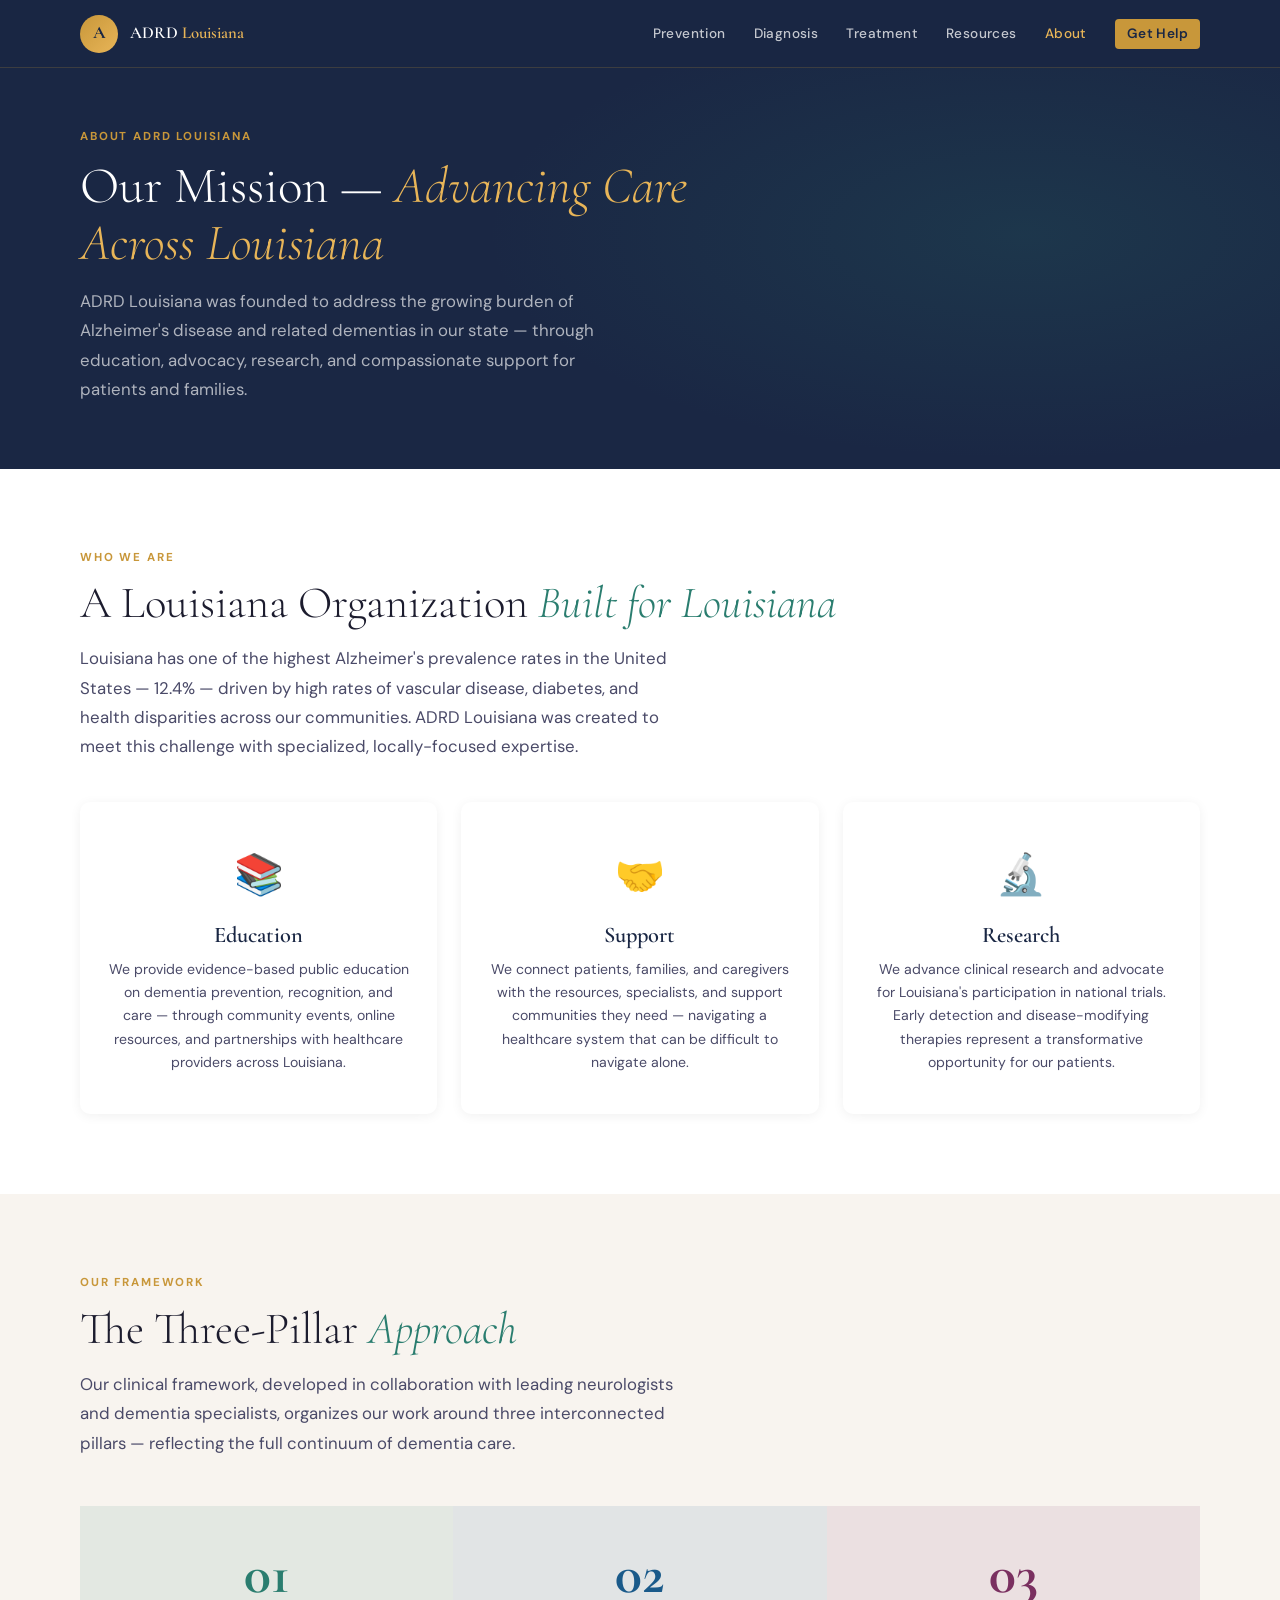
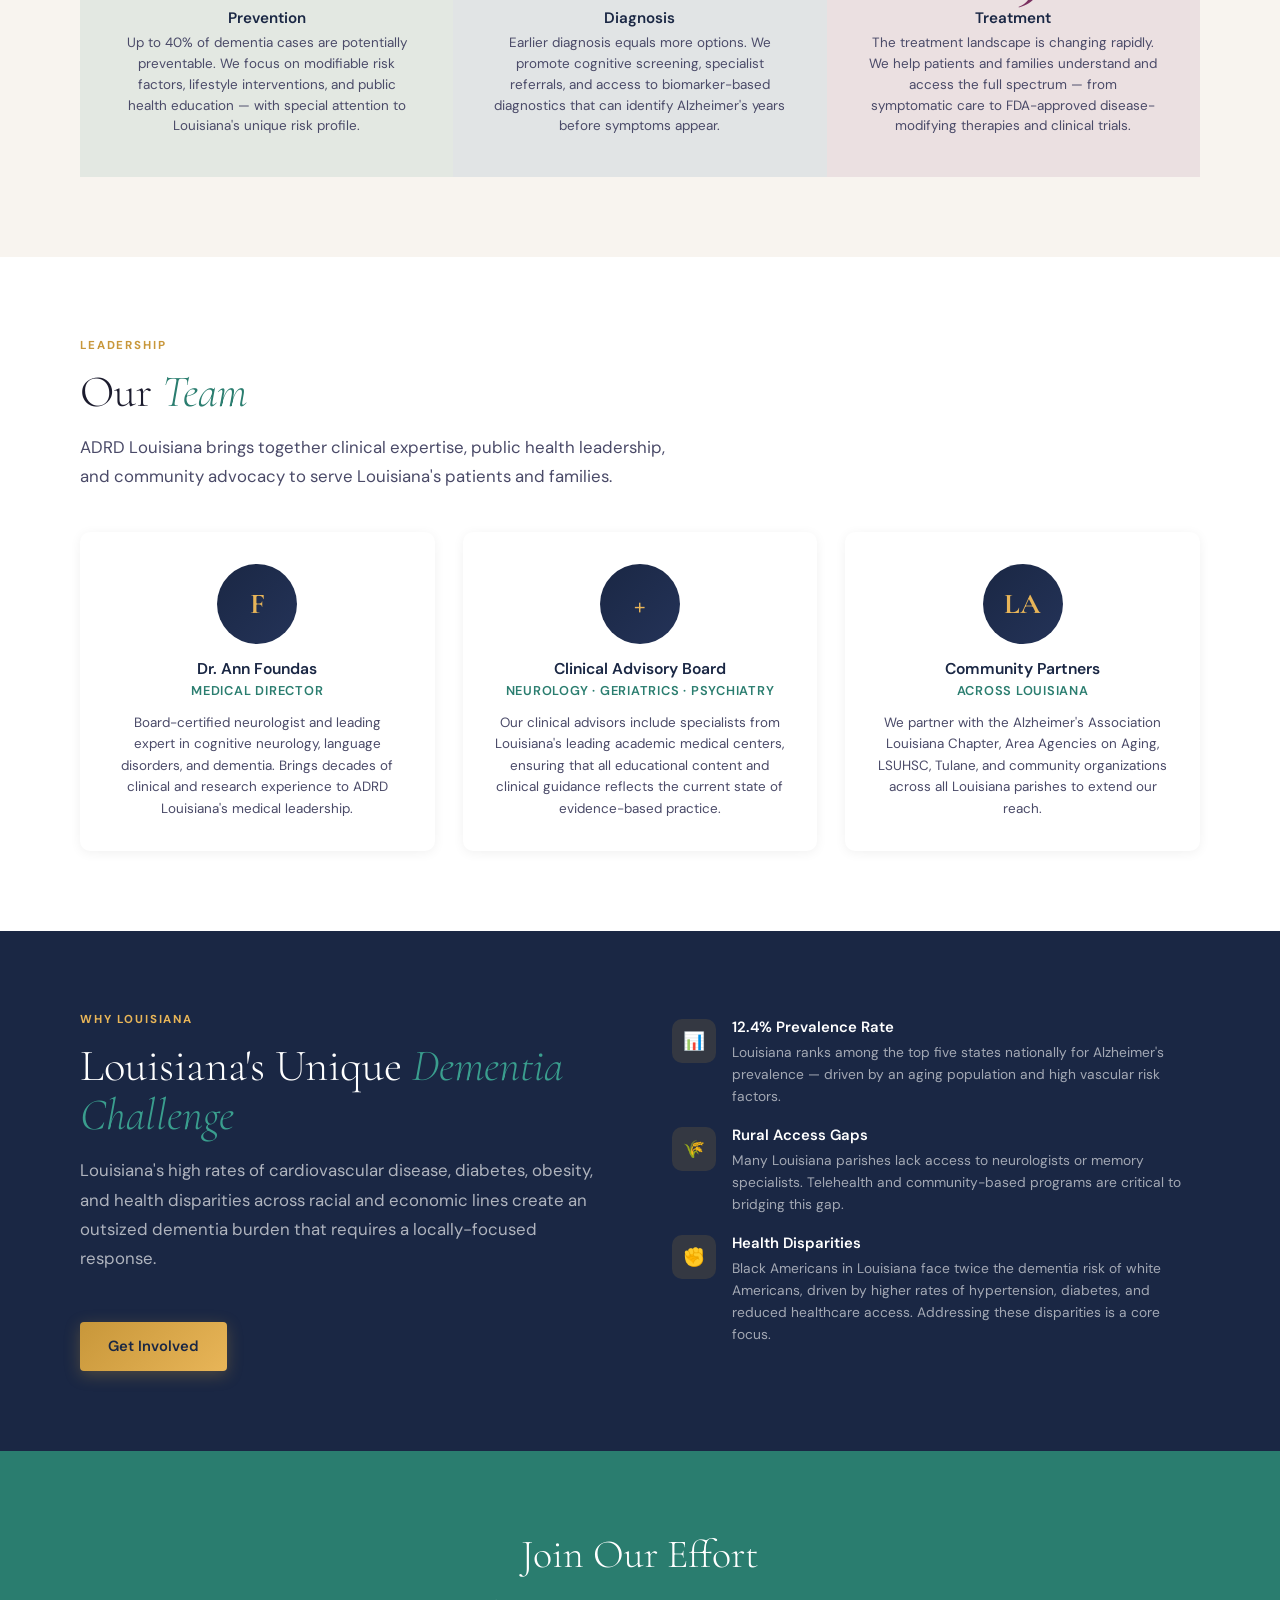
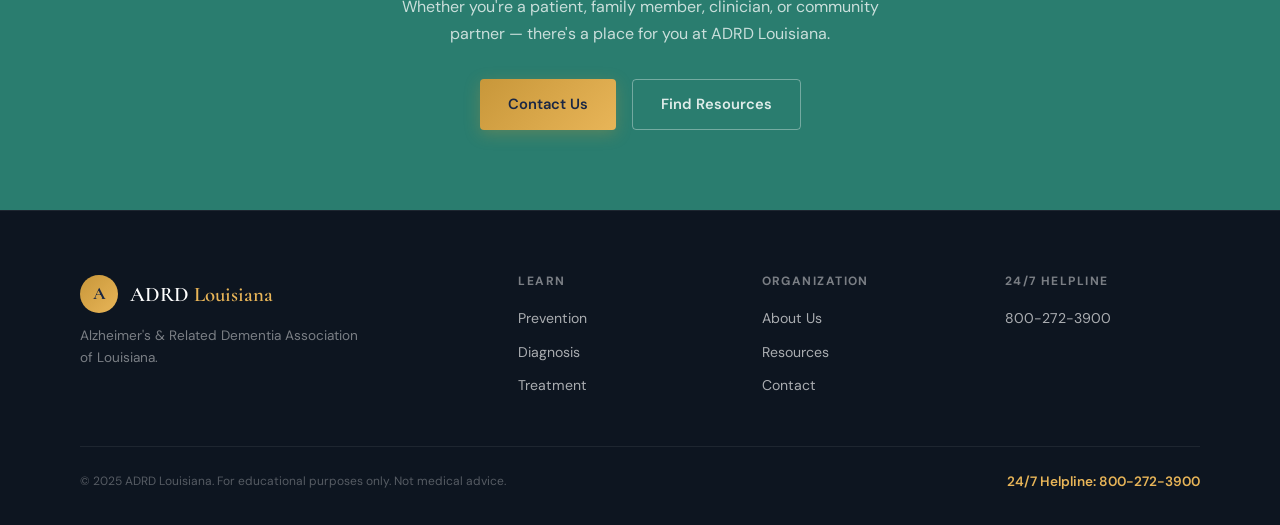
==== about.html @ 3ee3c9b6 "Add files via upload" ====
<!DOCTYPE html>
<html lang="en">
<head>
<meta charset="UTF-8"><meta name="viewport" content="width=device-width, initial-scale=1.0">
<title>About – ADRD Louisiana</title>
<meta name="description" content="About the Alzheimer's and Related Dementia Association of Louisiana — our mission, our team, and our commitment to Louisiana communities.">
<link rel="stylesheet" href="css/main.css">
<style>
.mission-grid{display:grid;grid-template-columns:repeat(3,1fr);gap:1.5rem;margin-top:2.5rem;}
.mission-card{text-align:center;padding:2.5rem 1.75rem;background:var(--white);border-radius:var(--radius);box-shadow:var(--shadow-sm);transition:transform .2s,box-shadow .2s;}
.mission-card:hover{transform:translateY(-3px);box-shadow:var(--shadow-md);}
.mission-icon{font-size:2.5rem;margin-bottom:1rem;}
.mission-card h3{font-family:'Cormorant Garamond',serif;font-size:1.4rem;font-weight:600;color:var(--navy);margin-bottom:.65rem;}
.mission-card p{font-size:.88rem;color:var(--text-mid);line-height:1.65;}
.team-grid{display:grid;grid-template-columns:repeat(3,1fr);gap:1.75rem;margin-top:2.5rem;}
.team-card{background:var(--white);border-radius:var(--radius);padding:2rem;box-shadow:var(--shadow-sm);text-align:center;}
.team-avatar{width:80px;height:80px;border-radius:50%;background:linear-gradient(135deg,var(--navy),var(--navy-light));color:var(--gold-light);font-family:'Cormorant Garamond',serif;font-size:1.8rem;font-weight:700;display:flex;align-items:center;justify-content:center;margin:0 auto 1rem;}
.team-card h4{font-size:.98rem;font-weight:600;color:var(--navy);margin-bottom:.2rem;}
.team-card .title{font-size:.8rem;color:var(--teal);font-weight:600;text-transform:uppercase;letter-spacing:.06em;margin-bottom:.65rem;}
.team-card p{font-size:.84rem;color:var(--text-mid);line-height:1.6;}
.pillar-summary{display:grid;grid-template-columns:repeat(3,1fr);gap:0;margin-top:3rem;}
.ps-item{padding:2.5rem;text-align:center;}
.ps-item:nth-child(1){background:rgba(42,125,111,.1);}
.ps-item:nth-child(2){background:rgba(26,90,138,.1);}
.ps-item:nth-child(3){background:rgba(122,48,96,.1);}
.ps-num{font-family:'Cormorant Garamond',serif;font-size:3.5rem;font-weight:700;line-height:1;margin-bottom:.5rem;}
.ps-item:nth-child(1) .ps-num{color:var(--prevention);}
.ps-item:nth-child(2) .ps-num{color:var(--diagnosis);}
.ps-item:nth-child(3) .ps-num{color:var(--treatment);}
.ps-item h4{font-weight:600;font-size:.95rem;color:var(--navy);margin-bottom:.35rem;}
.ps-item p{font-size:.84rem;color:var(--text-mid);line-height:1.55;}
@media(max-width:768px){.mission-grid,.team-grid{grid-template-columns:1fr;}.pillar-summary{grid-template-columns:1fr;}}
</style>
</head>
<body>
<nav>
  <div class="nav-inner">
    <a href="index.html" class="nav-logo"><div class="nav-emblem">A</div><div class="nav-name">ADRD <span>Louisiana</span></div></a>
    <ul class="nav-links">
      <li><a href="prevention.html">Prevention</a></li>
      <li><a href="diagnosis.html">Diagnosis</a></li>
      <li><a href="treatment.html">Treatment</a></li>
      <li><a href="resources.html">Resources</a></li>
      <li><a href="about.html" class="active">About</a></li>
      <li><a href="contact.html" class="nav-cta">Get Help</a></li>
    </ul>
    <button class="nav-toggle" aria-label="Toggle menu"><span></span><span></span><span></span></button>
  </div>
</nav>

<div class="page-hero">
  <div class="page-hero-bg"></div>
  <div class="container page-hero-content">
    <span class="section-eyebrow">About ADRD Louisiana</span>
    <h1>Our Mission — <em>Advancing Care<br>Across Louisiana</em></h1>
    <p>ADRD Louisiana was founded to address the growing burden of Alzheimer's disease and related dementias in our state — through education, advocacy, research, and compassionate support for patients and families.</p>
  </div>
</div>

<!-- MISSION -->
<section class="white">
  <div class="container">
    <span class="section-eyebrow">Who We Are</span>
    <h2 class="section-title">A Louisiana Organization <em>Built for Louisiana</em></h2>
    <p class="section-lead">Louisiana has one of the highest Alzheimer's prevalence rates in the United States — 12.4% — driven by high rates of vascular disease, diabetes, and health disparities across our communities. ADRD Louisiana was created to meet this challenge with specialized, locally-focused expertise.</p>
    <div class="mission-grid">
      <div class="mission-card scroll-reveal">
        <div class="mission-icon">📚</div>
        <h3>Education</h3>
        <p>We provide evidence-based public education on dementia prevention, recognition, and care — through community events, online resources, and partnerships with healthcare providers across Louisiana.</p>
      </div>
      <div class="mission-card scroll-reveal">
        <div class="mission-icon">🤝</div>
        <h3>Support</h3>
        <p>We connect patients, families, and caregivers with the resources, specialists, and support communities they need — navigating a healthcare system that can be difficult to navigate alone.</p>
      </div>
      <div class="mission-card scroll-reveal">
        <div class="mission-icon">🔬</div>
        <h3>Research</h3>
        <p>We advance clinical research and advocate for Louisiana's participation in national trials. Early detection and disease-modifying therapies represent a transformative opportunity for our patients.</p>
      </div>
    </div>
  </div>
</section>

<!-- APPROACH -->
<section class="cream">
  <div class="container">
    <span class="section-eyebrow">Our Framework</span>
    <h2 class="section-title">The Three-Pillar <em>Approach</em></h2>
    <p class="section-lead">Our clinical framework, developed in collaboration with leading neurologists and dementia specialists, organizes our work around three interconnected pillars — reflecting the full continuum of dementia care.</p>
    <div class="pillar-summary">
      <div class="ps-item scroll-reveal">
        <div class="ps-num">01</div>
        <h4>Prevention</h4>
        <p>Up to 40% of dementia cases are potentially preventable. We focus on modifiable risk factors, lifestyle interventions, and public health education — with special attention to Louisiana's unique risk profile.</p>
      </div>
      <div class="ps-item scroll-reveal">
        <div class="ps-num">02</div>
        <h4>Diagnosis</h4>
        <p>Earlier diagnosis equals more options. We promote cognitive screening, specialist referrals, and access to biomarker-based diagnostics that can identify Alzheimer's years before symptoms appear.</p>
      </div>
      <div class="ps-item scroll-reveal">
        <div class="ps-num">03</div>
        <h4>Treatment</h4>
        <p>The treatment landscape is changing rapidly. We help patients and families understand and access the full spectrum — from symptomatic care to FDA-approved disease-modifying therapies and clinical trials.</p>
      </div>
    </div>
  </div>
</section>

<!-- TEAM -->
<section class="white">
  <div class="container">
    <span class="section-eyebrow">Leadership</span>
    <h2 class="section-title">Our <em>Team</em></h2>
    <p class="section-lead">ADRD Louisiana brings together clinical expertise, public health leadership, and community advocacy to serve Louisiana's patients and families.</p>
    <div class="team-grid">
      <div class="team-card scroll-reveal">
        <div class="team-avatar">F</div>
        <h4>Dr. Ann Foundas</h4>
        <div class="title">Medical Director</div>
        <p>Board-certified neurologist and leading expert in cognitive neurology, language disorders, and dementia. Brings decades of clinical and research experience to ADRD Louisiana's medical leadership.</p>
      </div>
      <div class="team-card scroll-reveal">
        <div class="team-avatar">+</div>
        <h4>Clinical Advisory Board</h4>
        <div class="title">Neurology · Geriatrics · Psychiatry</div>
        <p>Our clinical advisors include specialists from Louisiana's leading academic medical centers, ensuring that all educational content and clinical guidance reflects the current state of evidence-based practice.</p>
      </div>
      <div class="team-card scroll-reveal">
        <div class="team-avatar">LA</div>
        <h4>Community Partners</h4>
        <div class="title">Across Louisiana</div>
        <p>We partner with the Alzheimer's Association Louisiana Chapter, Area Agencies on Aging, LSUHSC, Tulane, and community organizations across all Louisiana parishes to extend our reach.</p>
      </div>
    </div>
  </div>
</section>

<!-- LOUISIANA CONTEXT -->
<section class="dark">
  <div class="container two-col">
    <div>
      <span class="section-eyebrow">Why Louisiana</span>
      <h2 class="section-title">Louisiana's Unique <em>Dementia Challenge</em></h2>
      <p class="section-lead">Louisiana's high rates of cardiovascular disease, diabetes, obesity, and health disparities across racial and economic lines create an outsized dementia burden that requires a locally-focused response.</p>
      <a href="contact.html" class="btn btn-gold" style="margin-top:.5rem;">Get Involved</a>
    </div>
    <div>
      <ul style="list-style:none;display:flex;flex-direction:column;gap:1.25rem;margin-top:.5rem;">
        <li style="display:flex;gap:1rem;align-items:flex-start;">
          <div style="width:44px;height:44px;background:rgba(200,151,58,.15);border-radius:10px;display:flex;align-items:center;justify-content:center;font-size:1.1rem;flex-shrink:0;">📊</div>
          <div><h4 style="font-size:.93rem;font-weight:600;color:var(--white);margin-bottom:.3rem;">12.4% Prevalence Rate</h4><p style="font-size:.86rem;color:rgba(255,255,255,.6);line-height:1.6;">Louisiana ranks among the top five states nationally for Alzheimer's prevalence — driven by an aging population and high vascular risk factors.</p></div>
        </li>
        <li style="display:flex;gap:1rem;align-items:flex-start;">
          <div style="width:44px;height:44px;background:rgba(200,151,58,.15);border-radius:10px;display:flex;align-items:center;justify-content:center;font-size:1.1rem;flex-shrink:0;">🌾</div>
          <div><h4 style="font-size:.93rem;font-weight:600;color:var(--white);margin-bottom:.3rem;">Rural Access Gaps</h4><p style="font-size:.86rem;color:rgba(255,255,255,.6);line-height:1.6;">Many Louisiana parishes lack access to neurologists or memory specialists. Telehealth and community-based programs are critical to bridging this gap.</p></div>
        </li>
        <li style="display:flex;gap:1rem;align-items:flex-start;">
          <div style="width:44px;height:44px;background:rgba(200,151,58,.15);border-radius:10px;display:flex;align-items:center;justify-content:center;font-size:1.1rem;flex-shrink:0;">✊</div>
          <div><h4 style="font-size:.93rem;font-weight:600;color:var(--white);margin-bottom:.3rem;">Health Disparities</h4><p style="font-size:.86rem;color:rgba(255,255,255,.6);line-height:1.6;">Black Americans in Louisiana face twice the dementia risk of white Americans, driven by higher rates of hypertension, diabetes, and reduced healthcare access. Addressing these disparities is a core focus.</p></div>
        </li>
      </ul>
    </div>
  </div>
</section>

<section class="teal" style="text-align:center;">
  <div class="container">
    <h2 style="font-family:'Cormorant Garamond',serif;font-size:2.5rem;font-weight:300;color:var(--white);margin-bottom:1rem;">Join Our Effort</h2>
    <p style="color:rgba(255,255,255,.75);max-width:500px;margin:0 auto 2rem;font-size:1rem;line-height:1.7;">Whether you're a patient, family member, clinician, or community partner — there's a place for you at ADRD Louisiana.</p>
    <div style="display:flex;gap:1rem;justify-content:center;flex-wrap:wrap;">
      <a href="contact.html" class="btn btn-gold">Contact Us</a>
      <a href="resources.html" class="btn btn-outline-white">Find Resources</a>
    </div>
  </div>
</section>

<footer>
  <div class="container">
    <div class="footer-grid">
      <div><a href="index.html" class="footer-logo-wrap"><div class="nav-emblem">A</div><div class="footer-logo-name">ADRD <span>Louisiana</span></div></a><p class="footer-tagline">Alzheimer's &amp; Related Dementia Association of Louisiana.</p></div>
      <div class="footer-col"><h4>Learn</h4><ul><li><a href="prevention.html">Prevention</a></li><li><a href="diagnosis.html">Diagnosis</a></li><li><a href="treatment.html">Treatment</a></li></ul></div>
      <div class="footer-col"><h4>Organization</h4><ul><li><a href="about.html">About Us</a></li><li><a href="resources.html">Resources</a></li><li><a href="contact.html">Contact</a></li></ul></div>
      <div class="footer-col"><h4>24/7 Helpline</h4><ul><li><a href="tel:8002723900">800-272-3900</a></li></ul></div>
    </div>
    <div class="footer-bottom"><p class="footer-legal">© 2025 ADRD Louisiana. For educational purposes only. Not medical advice.</p><div class="footer-helpline">24/7 Helpline: 800-272-3900</div></div>
  </div>
</footer>
<script src="js/main.js"></script>
</body>
</html>
---- css/main.css ----
/* =============================================
   ADRD Louisiana – Shared Styles
   ============================================= */
@import url('https://fonts.googleapis.com/css2?family=Cormorant+Garamond:ital,wght@0,300;0,400;0,600;0,700;1,300;1,400&family=DM+Sans:ital,wght@0,300;0,400;0,500;0,600;1,400&display=swap');

:root {
  --navy: #1a2744;
  --navy-light: #243358;
  --teal: #2a7d6f;
  --teal-light: #3a9e8e;
  --gold: #c8973a;
  --gold-light: #e8b558;
  --cream: #f8f4ef;
  --cream-dark: #ede7de;
  --white: #ffffff;
  --text-dark: #1c1c2e;
  --text-mid: #4a4a68;
  --text-light: #7a7a96;
  --prevention: #2a7d6f;
  --diagnosis: #1a5a8a;
  --treatment: #7a3060;
  --radius: 10px;
  --shadow-sm: 0 2px 12px rgba(0,0,0,0.06);
  --shadow-md: 0 6px 24px rgba(0,0,0,0.10);
  --shadow-lg: 0 12px 40px rgba(0,0,0,0.14);
  --nav-height: 68px;
}

*, *::before, *::after { box-sizing: border-box; margin: 0; padding: 0; }
html { scroll-behavior: smooth; }

body {
  font-family: 'DM Sans', sans-serif;
  background: var(--cream);
  color: var(--text-dark);
  line-height: 1.6;
  overflow-x: hidden;
}

/* ── TYPOGRAPHY ── */
h1, h2, h3, h4 { line-height: 1.15; }
.serif { font-family: 'Cormorant Garamond', serif; }
a { color: inherit; }

/* ── LAYOUT ── */
.container { max-width: 1200px; margin: 0 auto; padding: 0 2.5rem; }
.container-sm { max-width: 820px; margin: 0 auto; padding: 0 2.5rem; }
.two-col { display: grid; grid-template-columns: 1fr 1fr; gap: 4rem; align-items: start; }
.three-col { display: grid; grid-template-columns: repeat(3, 1fr); gap: 2rem; }

/* ── NAVIGATION ── */
nav {
  position: fixed; top: 0; left: 0; right: 0;
  background: rgba(26, 39, 68, 0.97);
  backdrop-filter: blur(12px);
  z-index: 100;
  height: var(--nav-height);
  display: flex; align-items: center;
  border-bottom: 1px solid rgba(200,151,58,0.2);
}

.nav-inner {
  max-width: 1200px; margin: 0 auto;
  padding: 0 2.5rem;
  display: flex; align-items: center; justify-content: space-between;
  width: 100%;
}

.nav-logo {
  display: flex; align-items: center; gap: 0.75rem;
  text-decoration: none;
}

.nav-emblem {
  width: 38px; height: 38px;
  background: linear-gradient(135deg, var(--gold), var(--gold-light));
  border-radius: 50%;
  display: flex; align-items: center; justify-content: center;
  font-family: 'Cormorant Garamond', serif;
  font-weight: 700; font-size: 1.1rem;
  color: var(--navy); flex-shrink: 0;
}

.nav-name {
  font-family: 'Cormorant Garamond', serif;
  font-weight: 600; font-size: 1.05rem;
  color: var(--white); line-height: 1.2;
}

.nav-name span { color: var(--gold-light); }

.nav-links {
  display: flex; gap: 0.25rem; list-style: none; align-items: center;
}

.nav-links a {
  color: rgba(255,255,255,0.75);
  text-decoration: none;
  font-size: 0.85rem; font-weight: 500;
  letter-spacing: 0.03em;
  padding: 0.4rem 0.75rem;
  border-radius: 4px;
  transition: all 0.2s;
}

.nav-links a:hover { color: var(--white); background: rgba(255,255,255,0.08); }
.nav-links a.active { color: var(--gold-light); }

.nav-cta {
  background: var(--gold) !important;
  color: var(--navy) !important;
  font-weight: 600 !important;
  margin-left: 0.75rem;
}

.nav-cta:hover { background: var(--gold-light) !important; }

/* hamburger */
.nav-toggle {
  display: none; background: none; border: none;
  cursor: pointer; padding: 0.5rem; color: var(--white);
}

.nav-toggle span {
  display: block; width: 22px; height: 2px;
  background: currentColor; margin: 4px 0;
  transition: transform 0.3s;
}

/* ── SECTION CHROME ── */
section { padding: 5rem 0; }
section.dark { background: var(--navy); color: var(--white); }
section.cream { background: var(--cream); }
section.white { background: var(--white); }
section.teal { background: var(--teal); color: var(--white); }

.section-eyebrow {
  font-size: 0.72rem; font-weight: 700;
  letter-spacing: 0.16em; text-transform: uppercase;
  color: var(--gold); margin-bottom: 0.75rem;
  display: block;
}

section.dark .section-eyebrow { color: var(--gold-light); }

.section-title {
  font-family: 'Cormorant Garamond', serif;
  font-size: 2.8rem; font-weight: 300;
  line-height: 1.1; margin-bottom: 1rem;
}

section.dark .section-title { color: var(--white); }
.section-title em { font-style: italic; color: var(--teal); }
section.dark .section-title em { color: var(--teal-light); }

.section-lead {
  font-size: 1.05rem; color: var(--text-mid);
  line-height: 1.75; max-width: 600px;
  margin-bottom: 2.5rem;
}

section.dark .section-lead { color: rgba(255,255,255,0.65); }

/* ── BUTTONS ── */
.btn {
  display: inline-flex; align-items: center; gap: 0.4rem;
  padding: 0.8rem 1.75rem; border-radius: 4px;
  font-size: 0.92rem; font-weight: 600;
  text-decoration: none; cursor: pointer;
  border: none; transition: all 0.2s;
}

.btn-gold {
  background: linear-gradient(135deg, var(--gold), var(--gold-light));
  color: var(--navy);
  box-shadow: 0 4px 16px rgba(200,151,58,0.3);
}

.btn-gold:hover { transform: translateY(-2px); box-shadow: 0 8px 28px rgba(200,151,58,0.45); }

.btn-outline-white {
  border: 1.5px solid rgba(255,255,255,0.35);
  color: rgba(255,255,255,0.85);
  background: transparent;
}

.btn-outline-white:hover { border-color: var(--gold-light); color: var(--gold-light); }

.btn-teal { background: var(--teal); color: var(--white); }
.btn-teal:hover { background: #1f6357; transform: translateY(-2px); }

.btn-navy { background: var(--navy); color: var(--white); }
.btn-navy:hover { background: var(--navy-light); transform: translateY(-2px); }

/* ── CARDS ── */
.card {
  background: var(--white);
  border-radius: var(--radius);
  padding: 1.75rem;
  box-shadow: var(--shadow-sm);
  transition: box-shadow 0.2s, transform 0.2s;
}

.card:hover { box-shadow: var(--shadow-md); transform: translateY(-3px); }

/* ── BADGES ── */
.badge {
  display: inline-flex; align-items: center; gap: 0.4rem;
  font-size: 0.72rem; font-weight: 700;
  letter-spacing: 0.1em; text-transform: uppercase;
  padding: 0.35rem 0.85rem; border-radius: 2rem;
}

.badge-gold {
  background: rgba(200,151,58,0.15);
  border: 1px solid rgba(200,151,58,0.35);
  color: var(--gold-light);
}

.badge-pulse::before {
  content: '';
  width: 6px; height: 6px;
  background: var(--gold-light);
  border-radius: 50%;
  animation: pulse 2s infinite;
}

@keyframes pulse {
  0%, 100% { opacity: 1; transform: scale(1); }
  50% { opacity: 0.5; transform: scale(1.4); }
}

/* ── PAGE HERO (sub-pages) ── */
.page-hero {
  background: var(--navy);
  padding: 8rem 0 4rem;
  position: relative; overflow: hidden;
}

.page-hero-bg {
  position: absolute; inset: 0;
  background: radial-gradient(ellipse 70% 80% at 80% 50%, rgba(42,125,111,0.18) 0%, transparent 60%);
}

.page-hero-content { position: relative; z-index: 2; }

.page-hero h1 {
  font-family: 'Cormorant Garamond', serif;
  font-size: 3.2rem; font-weight: 300;
  color: var(--white); line-height: 1.1;
}

.page-hero h1 em { font-style: italic; color: var(--gold-light); }
.page-hero p { font-size: 1.05rem; color: rgba(255,255,255,0.65); max-width: 560px; margin-top: 1rem; line-height: 1.75; }

/* ── FOOTER ── */
footer {
  background: #0d1520;
  padding: 4rem 0 2rem;
  border-top: 1px solid rgba(255,255,255,0.07);
}

.footer-grid {
  display: grid; grid-template-columns: 2fr 1fr 1fr 1fr;
  gap: 3rem; margin-bottom: 3rem;
}

.footer-logo-wrap { text-decoration: none; display: inline-flex; align-items: center; gap: 0.75rem; }

.footer-logo-name {
  font-family: 'Cormorant Garamond', serif;
  font-size: 1.3rem; font-weight: 600;
  color: var(--white);
}

.footer-logo-name span { color: var(--gold-light); }

.footer-tagline {
  font-size: 0.85rem; color: rgba(255,255,255,0.45);
  line-height: 1.6; margin-top: 0.75rem; max-width: 280px;
}

.footer-col h4 {
  font-size: 0.75rem; font-weight: 700;
  letter-spacing: 0.12em; text-transform: uppercase;
  color: rgba(255,255,255,0.45); margin-bottom: 1rem;
}

.footer-col ul { list-style: none; display: flex; flex-direction: column; gap: 0.5rem; }

.footer-col ul a {
  font-size: 0.88rem; color: rgba(255,255,255,0.65);
  text-decoration: none; transition: color 0.2s;
}

.footer-col ul a:hover { color: var(--gold-light); }

.footer-bottom {
  border-top: 1px solid rgba(255,255,255,0.07);
  padding-top: 1.5rem;
  display: flex; justify-content: space-between; align-items: center;
  flex-wrap: wrap; gap: 1rem;
}

.footer-legal {
  font-size: 0.75rem; color: rgba(255,255,255,0.3); line-height: 1.6;
}

.footer-helpline {
  font-size: 0.85rem; color: var(--gold-light); font-weight: 600;
}

/* ── ANIMATIONS ── */
@keyframes fadeUp {
  from { opacity: 0; transform: translateY(24px); }
  to { opacity: 1; transform: translateY(0); }
}

.animate-up { animation: fadeUp 0.6s ease both; }
.delay-1 { animation-delay: 0.1s; }
.delay-2 { animation-delay: 0.2s; }
.delay-3 { animation-delay: 0.3s; }
.delay-4 { animation-delay: 0.4s; }

/* ── RESPONSIVE ── */
@media (max-width: 1024px) {
  .footer-grid { grid-template-columns: 1fr 1fr; }
  .three-col { grid-template-columns: 1fr 1fr; }
  .two-col { grid-template-columns: 1fr; gap: 2.5rem; }
}

@media (max-width: 768px) {
  .nav-links { display: none; }
  .nav-toggle { display: block; }
  .nav-links.open {
    display: flex; flex-direction: column;
    position: absolute; top: var(--nav-height); left: 0; right: 0;
    background: var(--navy);
    padding: 1rem;
    border-top: 1px solid rgba(255,255,255,0.1);
  }
  .section-title { font-size: 2.2rem; }
  .container, .container-sm { padding: 0 1.25rem; }
  section { padding: 3.5rem 0; }
  .page-hero { padding: 6rem 0 3rem; }
  .page-hero h1 { font-size: 2.4rem; }
  .footer-grid { grid-template-columns: 1fr; gap: 2rem; }
}

@media (max-width: 540px) {
  .three-col { grid-template-columns: 1fr; }
  .section-title { font-size: 1.9rem; }
}
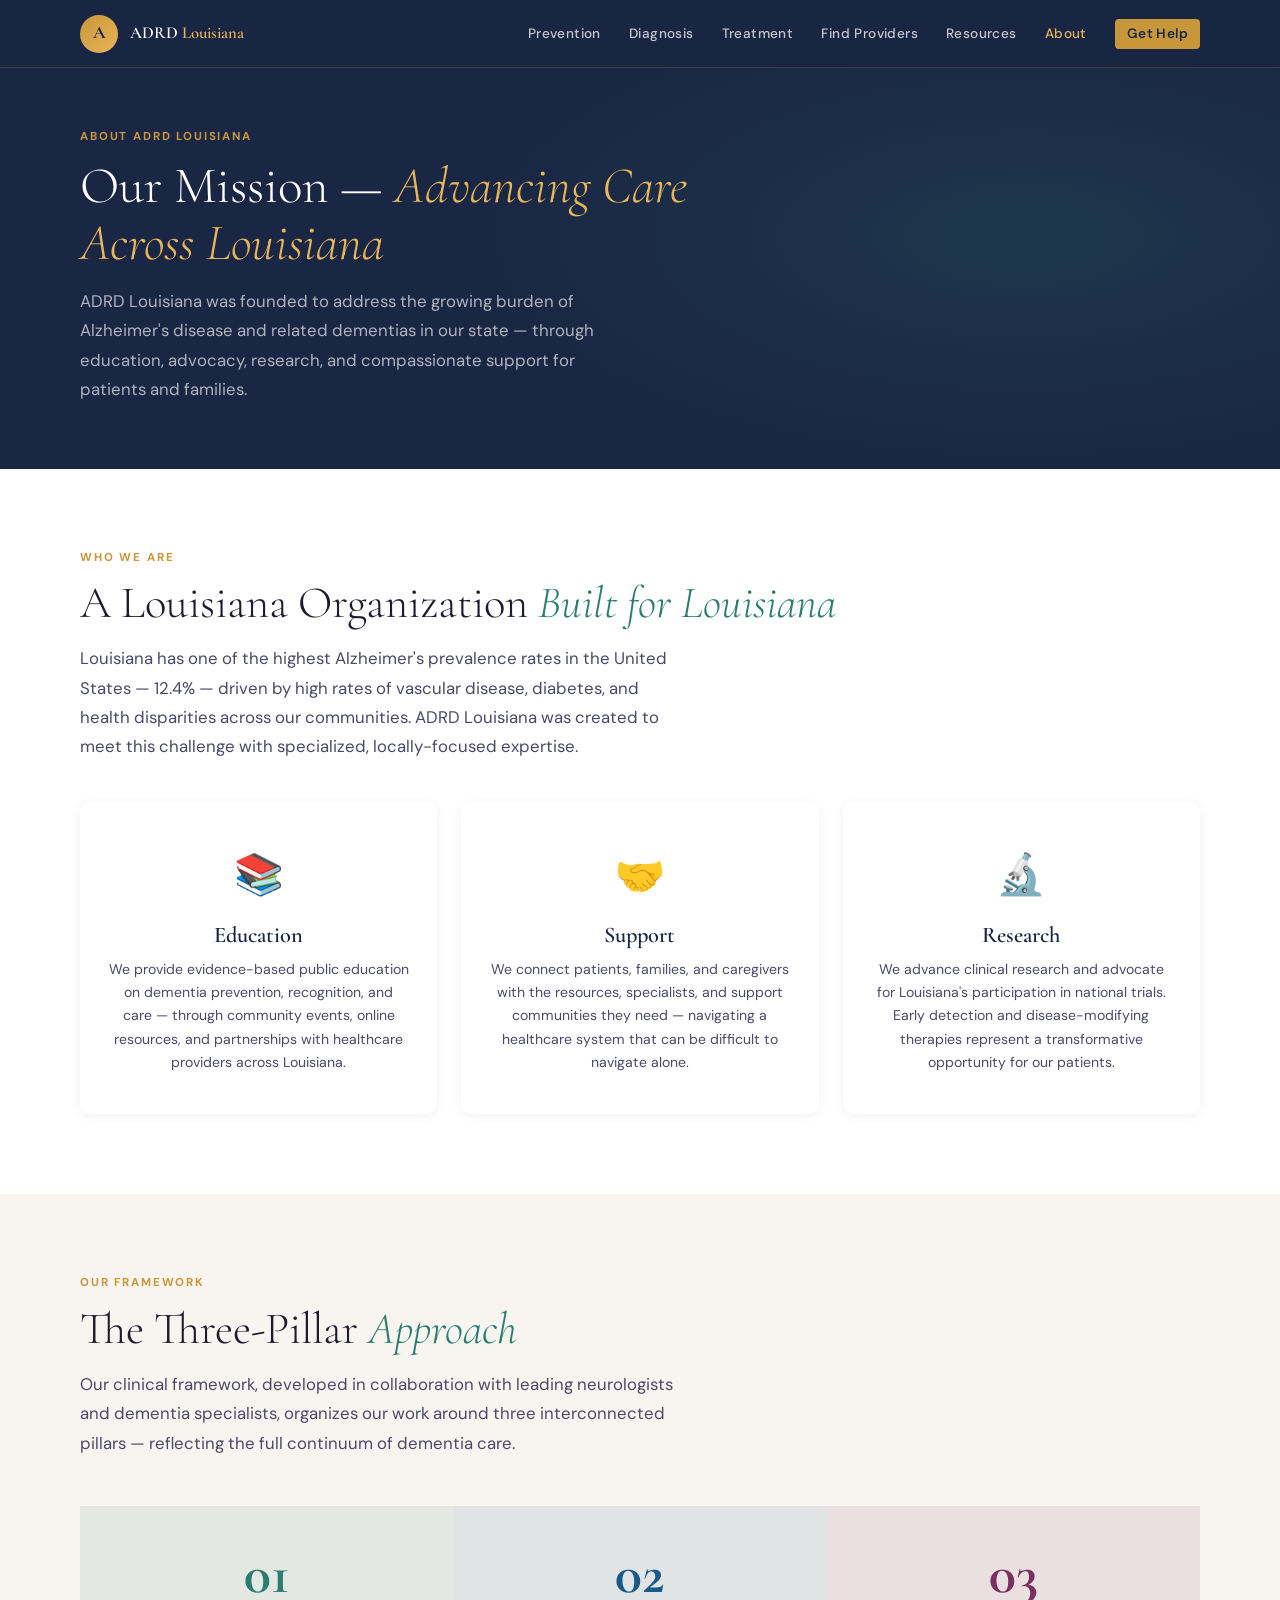
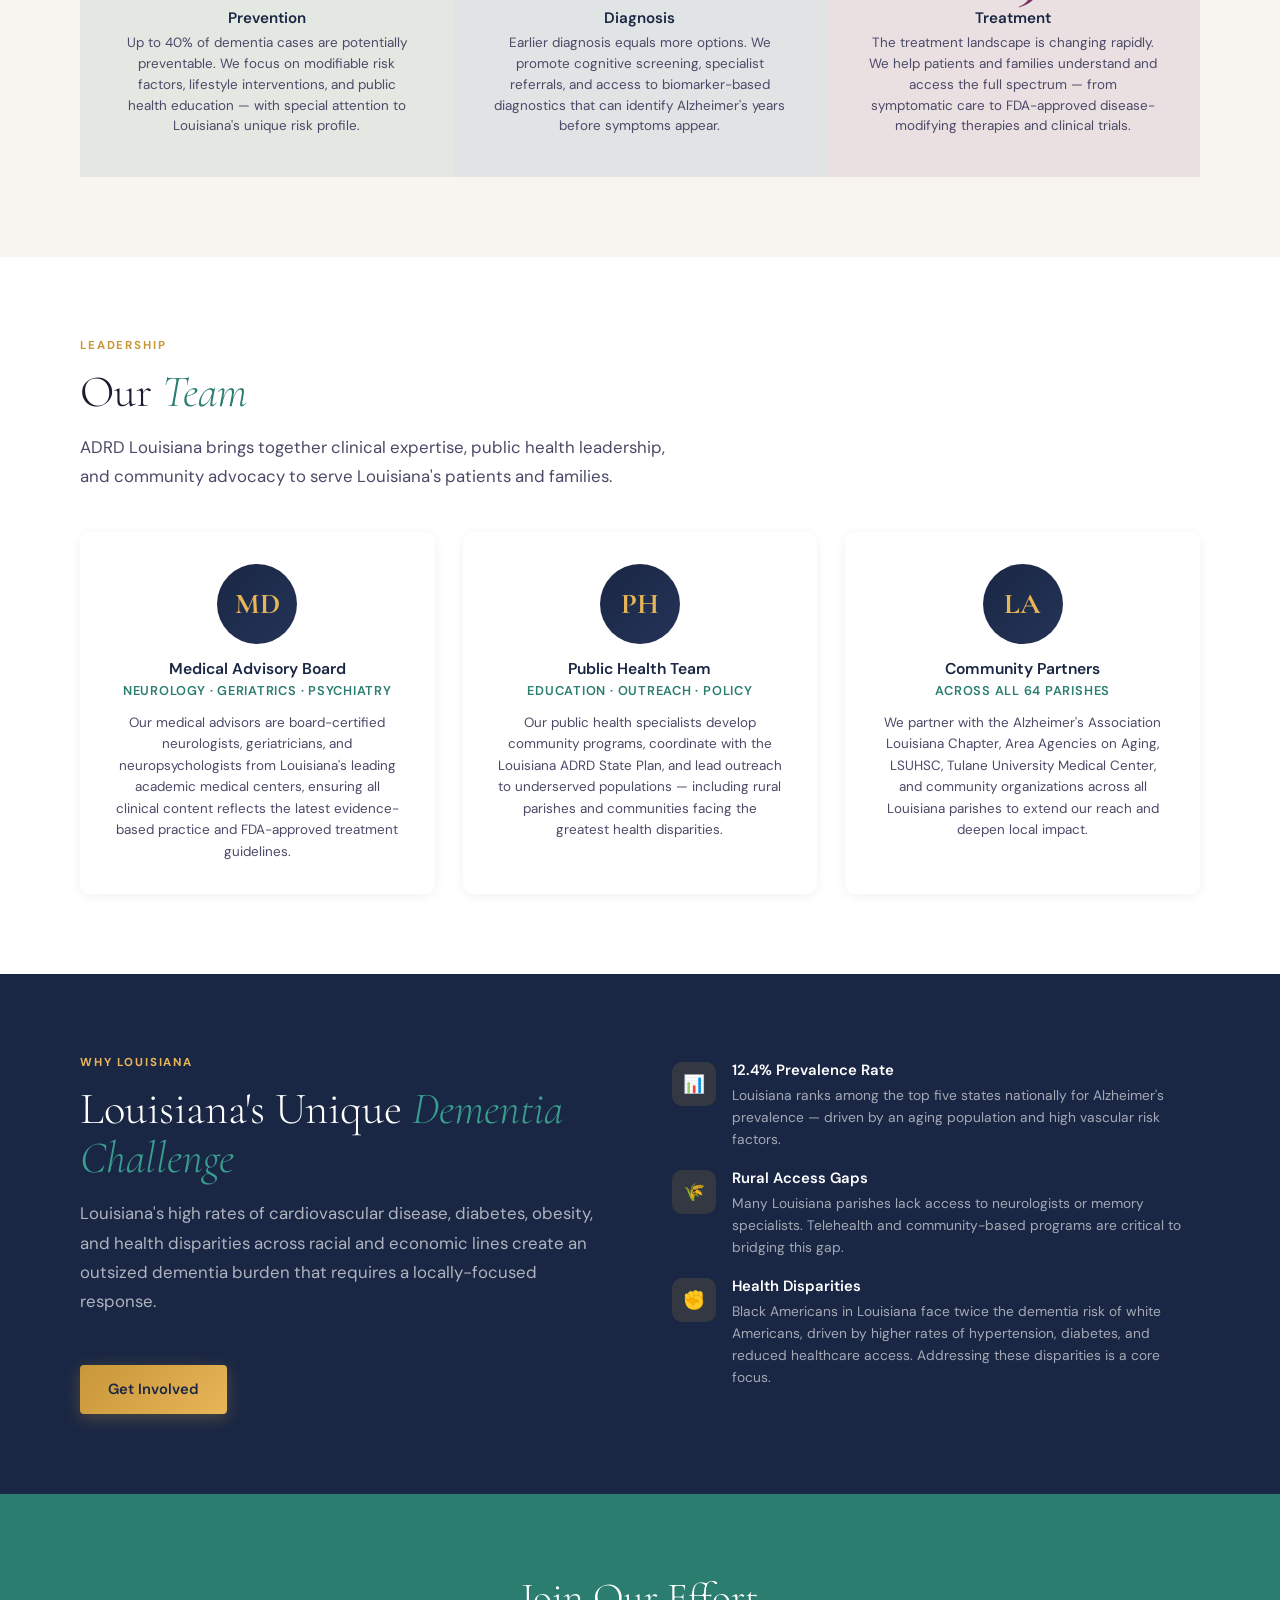
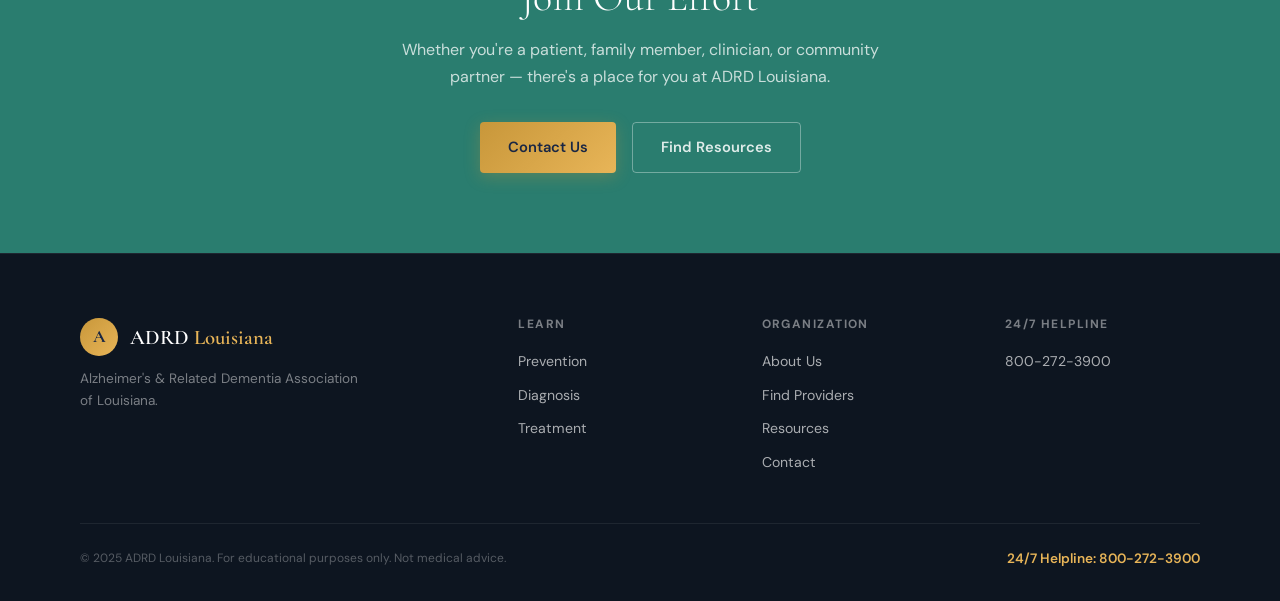
==== commit e3500875: "change to files and remove dr foundas" ====
--- a/about.html
+++ b/about.html
@@ -40,6 +40,7 @@
       <li><a href="prevention.html">Prevention</a></li>
       <li><a href="diagnosis.html">Diagnosis</a></li>
       <li><a href="treatment.html">Treatment</a></li>
+      <li><a href="providers.html">Find Providers</a></li>
       <li><a href="resources.html">Resources</a></li>
       <li><a href="about.html" class="active">About</a></li>
       <li><a href="contact.html" class="nav-cta">Get Help</a></li>
@@ -117,22 +118,22 @@
     <p class="section-lead">ADRD Louisiana brings together clinical expertise, public health leadership, and community advocacy to serve Louisiana's patients and families.</p>
     <div class="team-grid">
       <div class="team-card scroll-reveal">
-        <div class="team-avatar">F</div>
-        <h4>Dr. Ann Foundas</h4>
-        <div class="title">Medical Director</div>
-        <p>Board-certified neurologist and leading expert in cognitive neurology, language disorders, and dementia. Brings decades of clinical and research experience to ADRD Louisiana's medical leadership.</p>
+        <div class="team-avatar">MD</div>
+        <h4>Medical Advisory Board</h4>
+        <div class="title">Neurology · Geriatrics · Psychiatry</div>
+        <p>Our medical advisors are board-certified neurologists, geriatricians, and neuropsychologists from Louisiana's leading academic medical centers, ensuring all clinical content reflects the latest evidence-based practice and FDA-approved treatment guidelines.</p>
       </div>
       <div class="team-card scroll-reveal">
-        <div class="team-avatar">+</div>
-        <h4>Clinical Advisory Board</h4>
-        <div class="title">Neurology · Geriatrics · Psychiatry</div>
-        <p>Our clinical advisors include specialists from Louisiana's leading academic medical centers, ensuring that all educational content and clinical guidance reflects the current state of evidence-based practice.</p>
+        <div class="team-avatar">PH</div>
+        <h4>Public Health Team</h4>
+        <div class="title">Education · Outreach · Policy</div>
+        <p>Our public health specialists develop community programs, coordinate with the Louisiana ADRD State Plan, and lead outreach to underserved populations — including rural parishes and communities facing the greatest health disparities.</p>
       </div>
       <div class="team-card scroll-reveal">
         <div class="team-avatar">LA</div>
         <h4>Community Partners</h4>
-        <div class="title">Across Louisiana</div>
-        <p>We partner with the Alzheimer's Association Louisiana Chapter, Area Agencies on Aging, LSUHSC, Tulane, and community organizations across all Louisiana parishes to extend our reach.</p>
+        <div class="title">Across All 64 Parishes</div>
+        <p>We partner with the Alzheimer's Association Louisiana Chapter, Area Agencies on Aging, LSUHSC, Tulane University Medical Center, and community organizations across all Louisiana parishes to extend our reach and deepen local impact.</p>
       </div>
     </div>
   </div>
@@ -182,7 +183,8 @@
     <div class="footer-grid">
       <div><a href="index.html" class="footer-logo-wrap"><div class="nav-emblem">A</div><div class="footer-logo-name">ADRD <span>Louisiana</span></div></a><p class="footer-tagline">Alzheimer's &amp; Related Dementia Association of Louisiana.</p></div>
       <div class="footer-col"><h4>Learn</h4><ul><li><a href="prevention.html">Prevention</a></li><li><a href="diagnosis.html">Diagnosis</a></li><li><a href="treatment.html">Treatment</a></li></ul></div>
-      <div class="footer-col"><h4>Organization</h4><ul><li><a href="about.html">About Us</a></li><li><a href="resources.html">Resources</a></li><li><a href="contact.html">Contact</a></li></ul></div>
+      <div class="footer-col"><h4>Organization</h4><ul><li><a href="about.html">About Us</a></li><li><a href="providers.html">Find Providers</a></li>
+      <li><a href="resources.html">Resources</a></li><li><a href="contact.html">Contact</a></li></ul></div>
       <div class="footer-col"><h4>24/7 Helpline</h4><ul><li><a href="tel:8002723900">800-272-3900</a></li></ul></div>
     </div>
     <div class="footer-bottom"><p class="footer-legal">© 2025 ADRD Louisiana. For educational purposes only. Not medical advice.</p><div class="footer-helpline">24/7 Helpline: 800-272-3900</div></div>
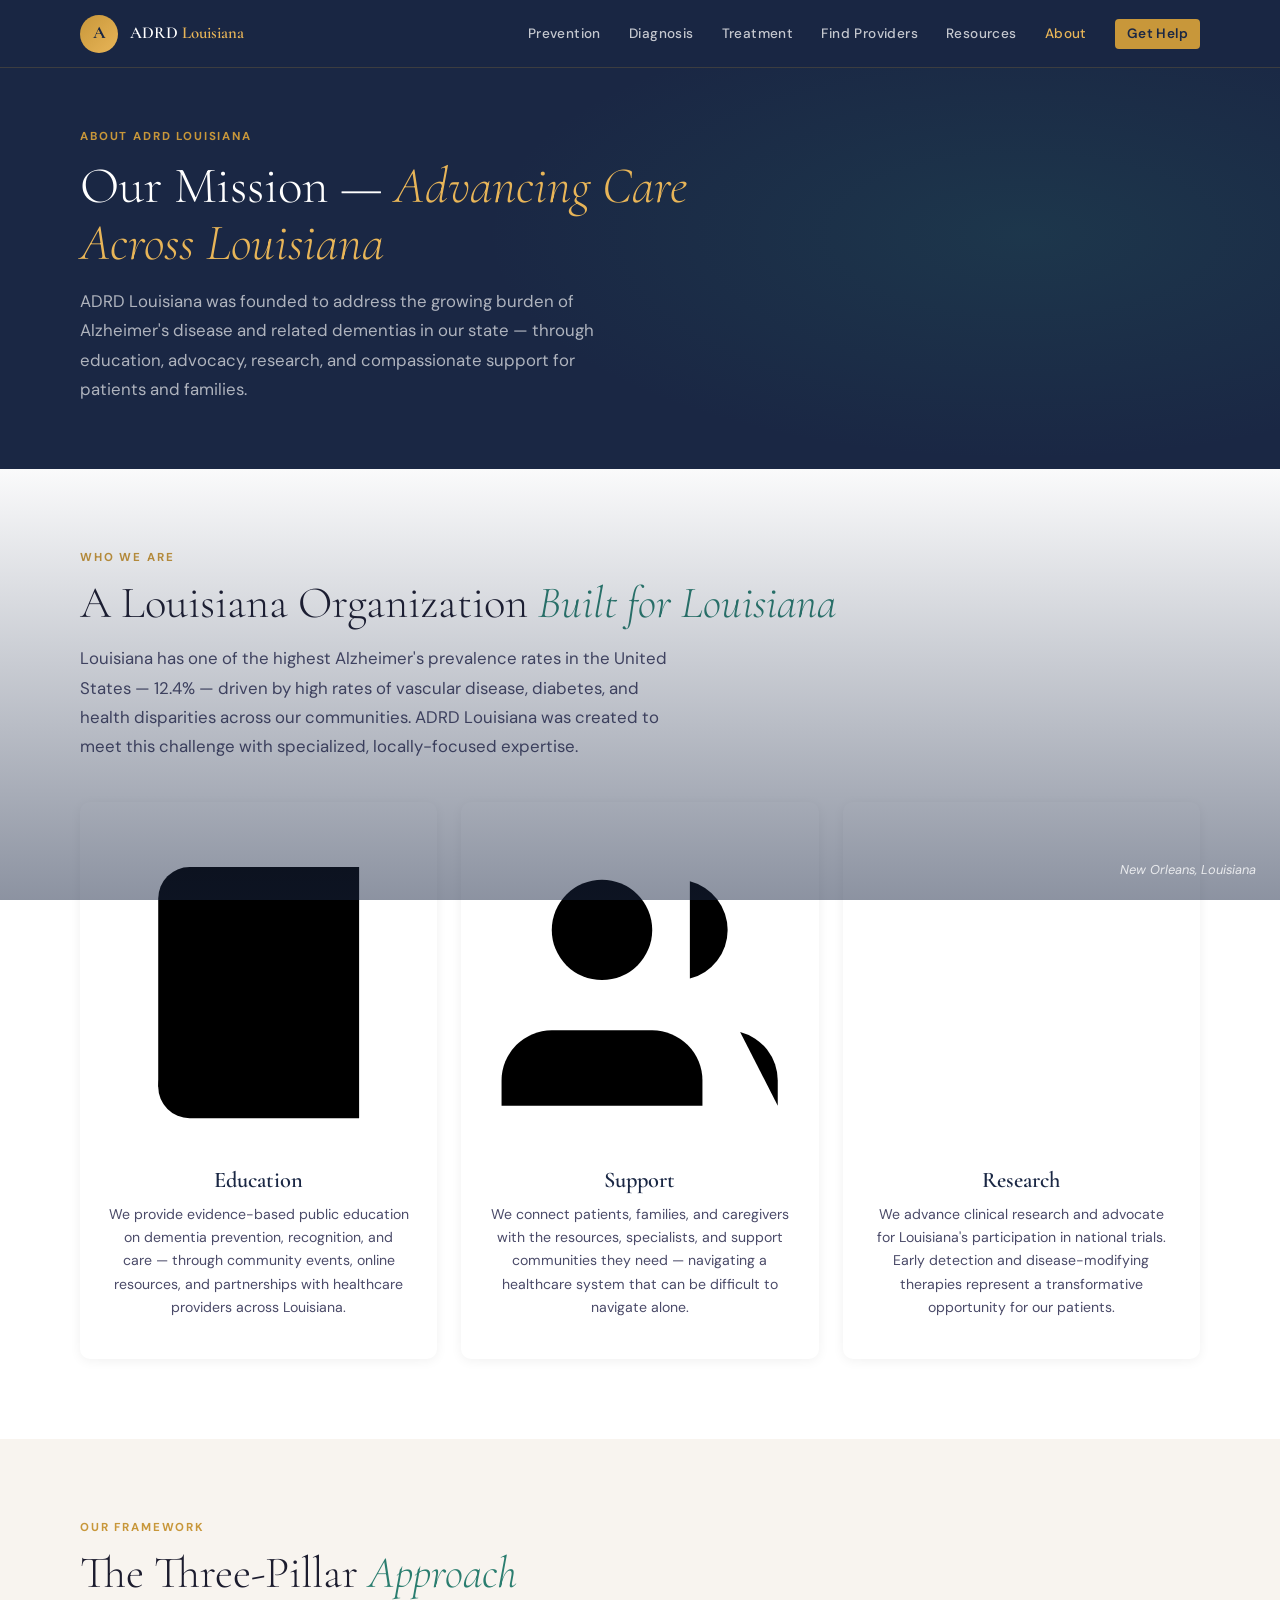
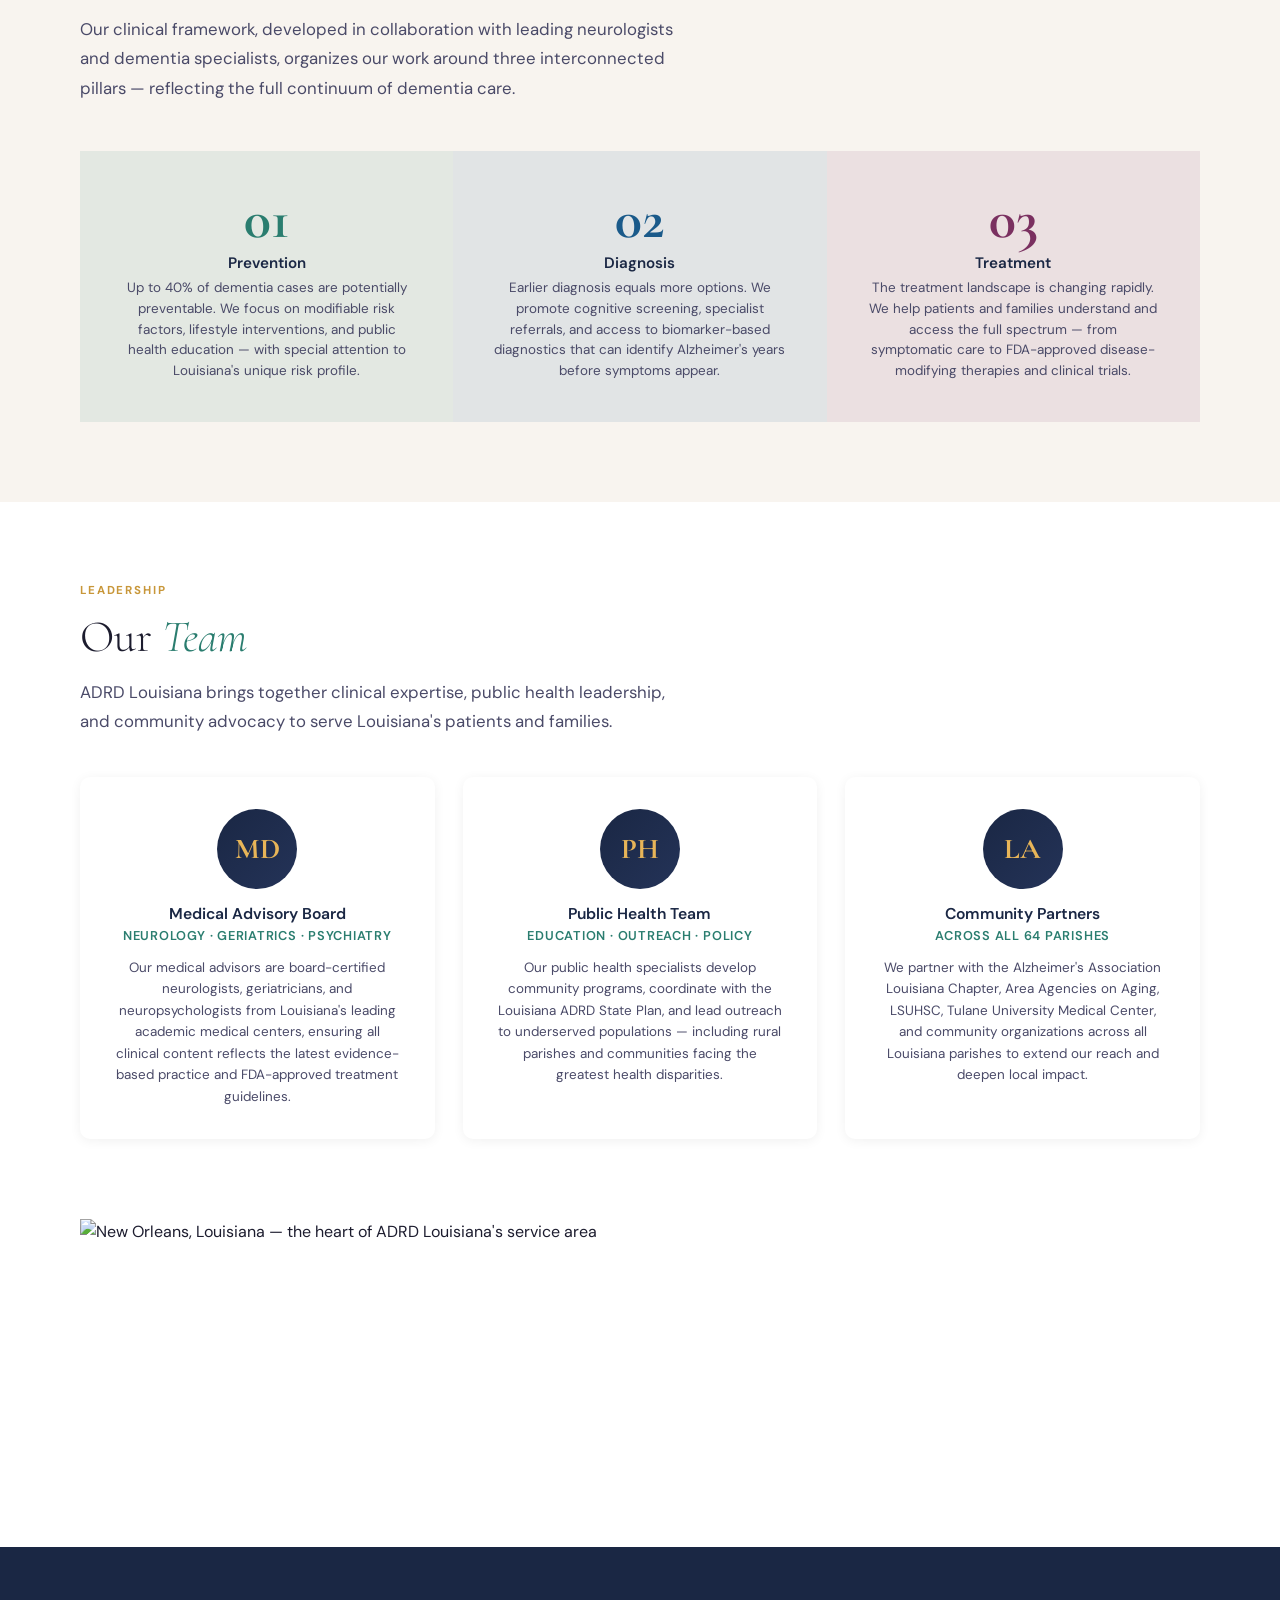
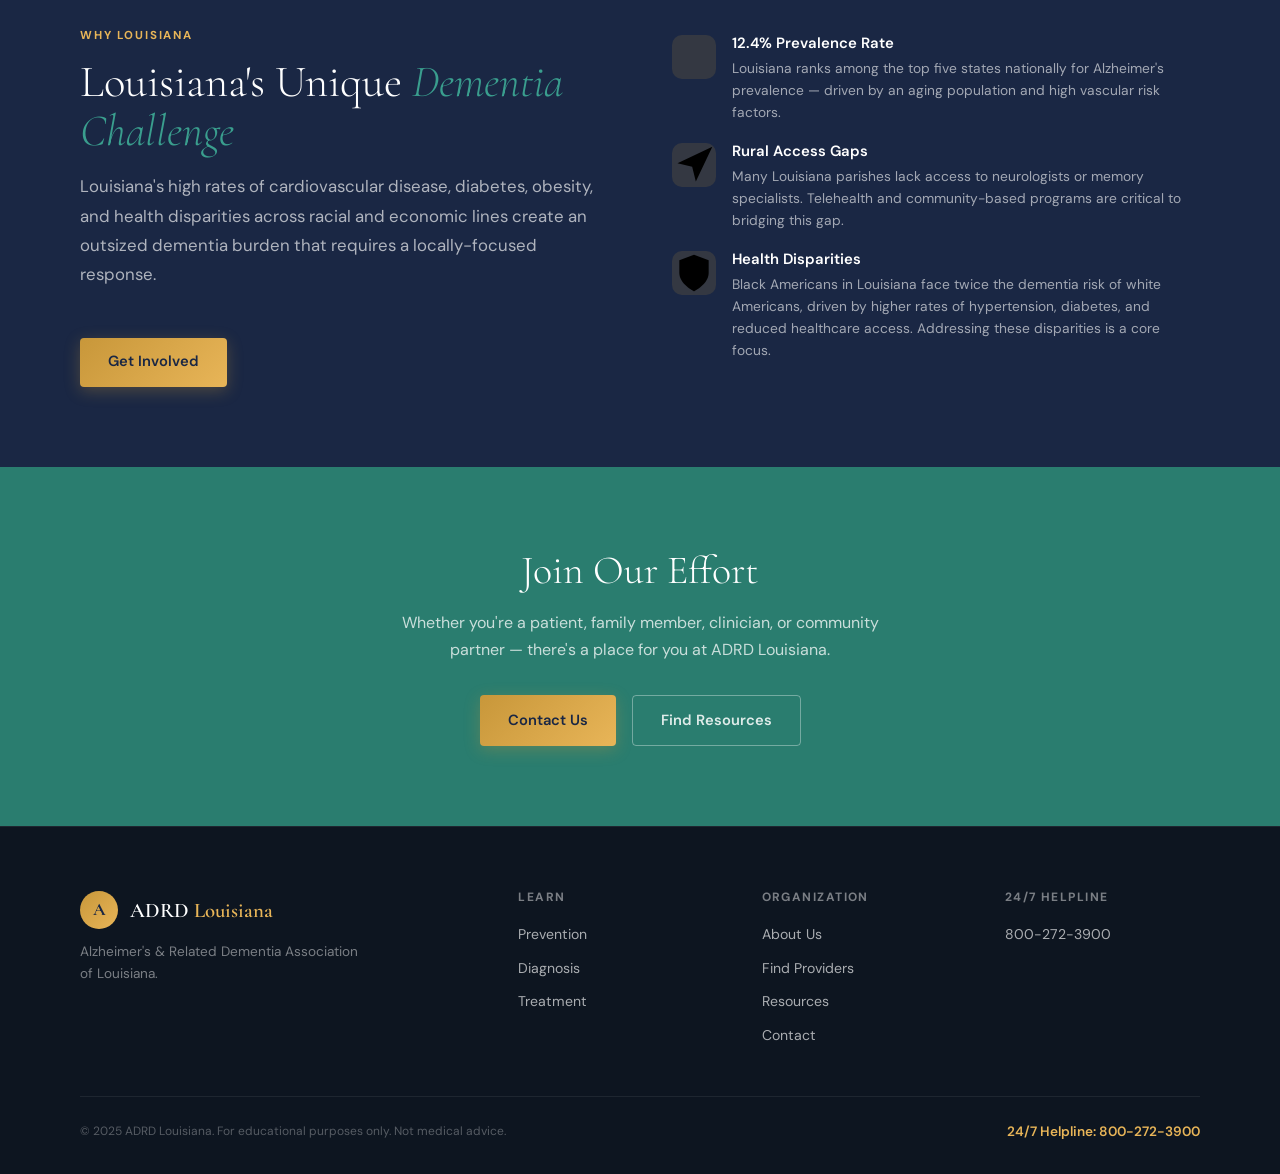
==== commit 98da784f: "New uplaoded files with images from unsplash" ====
--- a/about.html
+++ b/about.html
@@ -9,7 +9,7 @@
 .mission-grid{display:grid;grid-template-columns:repeat(3,1fr);gap:1.5rem;margin-top:2.5rem;}
 .mission-card{text-align:center;padding:2.5rem 1.75rem;background:var(--white);border-radius:var(--radius);box-shadow:var(--shadow-sm);transition:transform .2s,box-shadow .2s;}
 .mission-card:hover{transform:translateY(-3px);box-shadow:var(--shadow-md);}
-.mission-icon{font-size:2.5rem;margin-bottom:1rem;}
+.mission-icon{margin-bottom:1rem;color:var(--teal);}
 .mission-card h3{font-family:'Cormorant Garamond',serif;font-size:1.4rem;font-weight:600;color:var(--navy);margin-bottom:.65rem;}
 .mission-card p{font-size:.88rem;color:var(--text-mid);line-height:1.65;}
 .team-grid{display:grid;grid-template-columns:repeat(3,1fr);gap:1.75rem;margin-top:2.5rem;}
@@ -66,17 +66,17 @@
     <p class="section-lead">Louisiana has one of the highest Alzheimer's prevalence rates in the United States — 12.4% — driven by high rates of vascular disease, diabetes, and health disparities across our communities. ADRD Louisiana was created to meet this challenge with specialized, locally-focused expertise.</p>
     <div class="mission-grid">
       <div class="mission-card scroll-reveal">
-        <div class="mission-icon">📚</div>
+        <div class="mission-icon"><svg class="icon icon-xl" viewBox="0 0 24 24"><path d="M4 19.5A2.5 2.5 0 0 1 6.5 17H20"/><path d="M6.5 2H20v20H6.5A2.5 2.5 0 0 1 4 19.5v-15A2.5 2.5 0 0 1 6.5 2z"/></svg></div>
         <h3>Education</h3>
         <p>We provide evidence-based public education on dementia prevention, recognition, and care — through community events, online resources, and partnerships with healthcare providers across Louisiana.</p>
       </div>
       <div class="mission-card scroll-reveal">
-        <div class="mission-icon">🤝</div>
+        <div class="mission-icon"><svg class="icon icon-xl" viewBox="0 0 24 24"><path d="M17 21v-2a4 4 0 0 0-4-4H5a4 4 0 0 0-4 4v2"/><circle cx="9" cy="7" r="4"/><path d="M23 21v-2a4 4 0 0 0-3-3.87"/><path d="M16 3.13a4 4 0 0 1 0 7.75"/></svg></div>
         <h3>Support</h3>
         <p>We connect patients, families, and caregivers with the resources, specialists, and support communities they need — navigating a healthcare system that can be difficult to navigate alone.</p>
       </div>
       <div class="mission-card scroll-reveal">
-        <div class="mission-icon">🔬</div>
+        <div class="mission-icon"><svg class="icon icon-xl" viewBox="0 0 24 24"><line x1="18" y1="20" x2="18" y2="10"/><line x1="12" y1="20" x2="12" y2="4"/><line x1="6" y1="20" x2="6" y2="14"/></svg></div>
         <h3>Research</h3>
         <p>We advance clinical research and advocate for Louisiana's participation in national trials. Early detection and disease-modifying therapies represent a transformative opportunity for our patients.</p>
       </div>
@@ -139,6 +139,19 @@
   </div>
 </section>
 
+
+<!-- LOUISIANA IMAGE -->
+<div style="background:var(--white);padding:0 0 3rem;">
+  <div style="max-width:1200px;margin:0 auto;padding:0 2.5rem;">
+    <div class="section-img-wrap" style="height:280px;">
+      <img src="https://images.unsplash.com/photo-1568992687947-868a62a9f521?auto=format&fit=crop&w=1400&q=80" alt="New Orleans, Louisiana — the heart of ADRD Louisiana's service area" style="width:100%;height:100%;object-fit:cover;object-position:center 60%;display:block;">
+      <div style="position:absolute;inset:0;background:linear-gradient(to top,rgba(26,39,68,.5) 0%,transparent 50%);"></div>
+      <div style="position:absolute;bottom:1.25rem;right:1.5rem;text-align:right;">
+        <p style="color:rgba(255,255,255,.8);font-size:.8rem;font-style:italic;">New Orleans, Louisiana</p>
+      </div>
+    </div>
+  </div>
+</div>
 <!-- LOUISIANA CONTEXT -->
 <section class="dark">
   <div class="container two-col">
@@ -151,15 +164,15 @@
     <div>
       <ul style="list-style:none;display:flex;flex-direction:column;gap:1.25rem;margin-top:.5rem;">
         <li style="display:flex;gap:1rem;align-items:flex-start;">
-          <div style="width:44px;height:44px;background:rgba(200,151,58,.15);border-radius:10px;display:flex;align-items:center;justify-content:center;font-size:1.1rem;flex-shrink:0;">📊</div>
+          <div style="width:44px;height:44px;background:rgba(200,151,58,.15);border-radius:10px;display:flex;align-items:center;justify-content:center;flex-shrink:0;color:var(--gold-light);"><svg class="icon icon-md" viewBox="0 0 24 24"><line x1="18" y1="20" x2="18" y2="10"/><line x1="12" y1="20" x2="12" y2="4"/><line x1="6" y1="20" x2="6" y2="14"/></svg></div>
           <div><h4 style="font-size:.93rem;font-weight:600;color:var(--white);margin-bottom:.3rem;">12.4% Prevalence Rate</h4><p style="font-size:.86rem;color:rgba(255,255,255,.6);line-height:1.6;">Louisiana ranks among the top five states nationally for Alzheimer's prevalence — driven by an aging population and high vascular risk factors.</p></div>
         </li>
         <li style="display:flex;gap:1rem;align-items:flex-start;">
-          <div style="width:44px;height:44px;background:rgba(200,151,58,.15);border-radius:10px;display:flex;align-items:center;justify-content:center;font-size:1.1rem;flex-shrink:0;">🌾</div>
+          <div style="width:44px;height:44px;background:rgba(200,151,58,.15);border-radius:10px;display:flex;align-items:center;justify-content:center;flex-shrink:0;color:var(--gold-light);"><svg class="icon icon-md" viewBox="0 0 24 24"><polygon points="3 11 22 2 13 21 11 13 3 11"/></svg></div>
           <div><h4 style="font-size:.93rem;font-weight:600;color:var(--white);margin-bottom:.3rem;">Rural Access Gaps</h4><p style="font-size:.86rem;color:rgba(255,255,255,.6);line-height:1.6;">Many Louisiana parishes lack access to neurologists or memory specialists. Telehealth and community-based programs are critical to bridging this gap.</p></div>
         </li>
         <li style="display:flex;gap:1rem;align-items:flex-start;">
-          <div style="width:44px;height:44px;background:rgba(200,151,58,.15);border-radius:10px;display:flex;align-items:center;justify-content:center;font-size:1.1rem;flex-shrink:0;">✊</div>
+          <div style="width:44px;height:44px;background:rgba(200,151,58,.15);border-radius:10px;display:flex;align-items:center;justify-content:center;flex-shrink:0;color:var(--gold-light);"><svg class="icon icon-md" viewBox="0 0 24 24"><path d="M12 22s8-4 8-10V5l-8-3-8 3v7c0 6 8 10 8 10z"/></svg></div>
           <div><h4 style="font-size:.93rem;font-weight:600;color:var(--white);margin-bottom:.3rem;">Health Disparities</h4><p style="font-size:.86rem;color:rgba(255,255,255,.6);line-height:1.6;">Black Americans in Louisiana face twice the dementia risk of white Americans, driven by higher rates of hypertension, diabetes, and reduced healthcare access. Addressing these disparities is a core focus.</p></div>
         </li>
       </ul>
